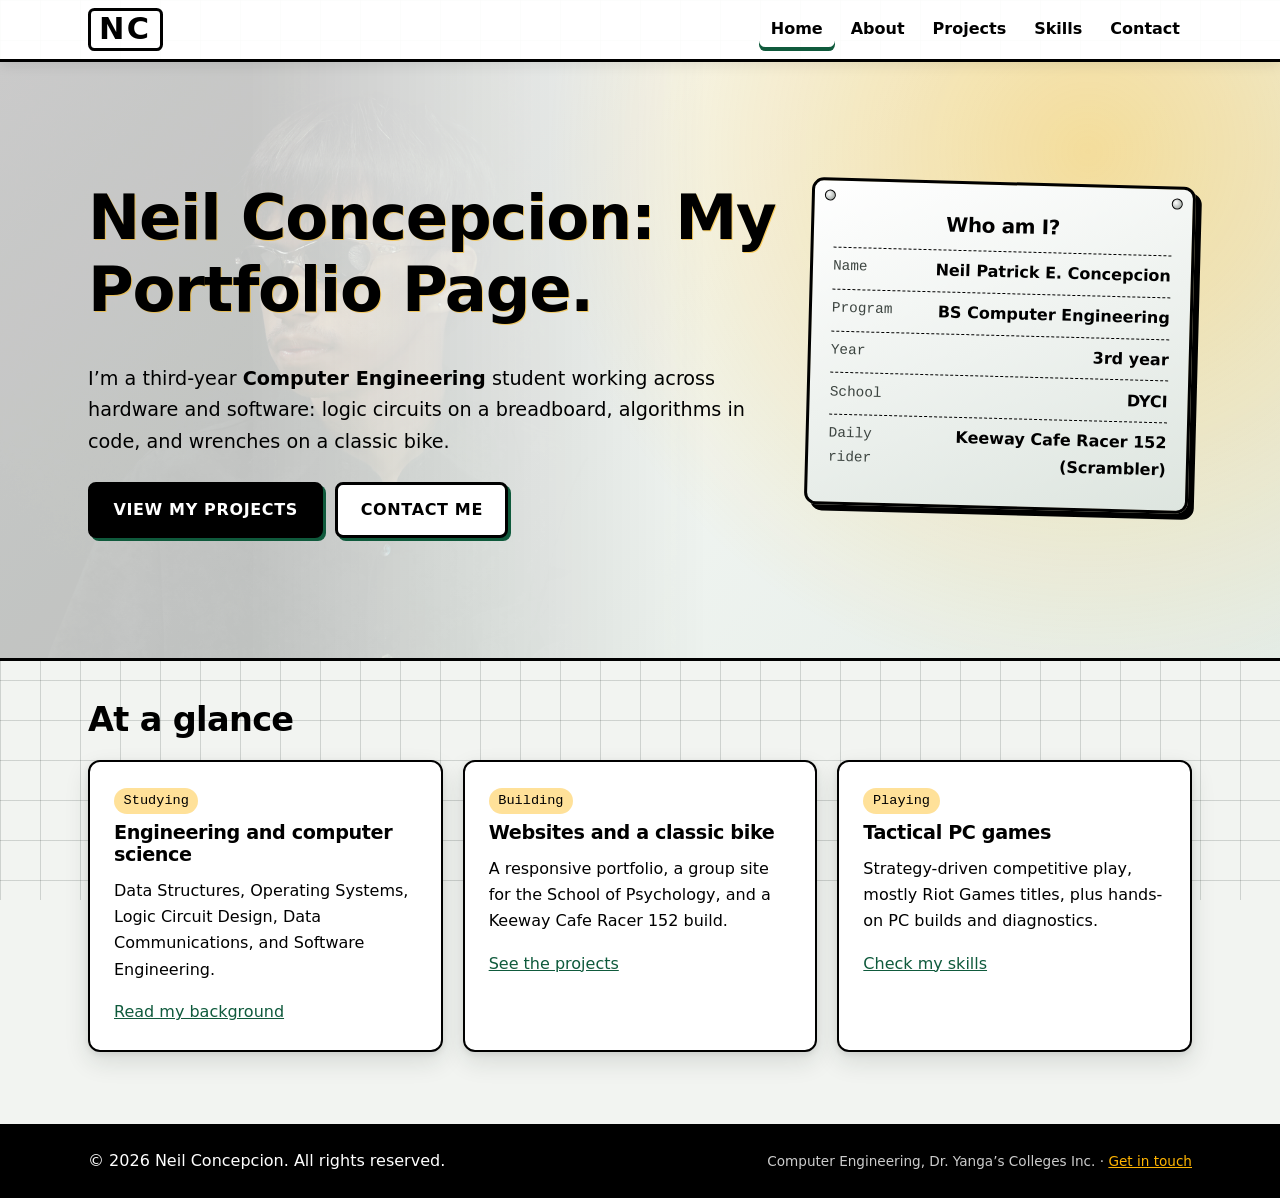
==== index.html @ 77be71e2 "Add files via upload" ====
<!DOCTYPE html>
<html lang="en">
<head>
  <meta charset="UTF-8">
  <meta name="viewport" content="width=device-width, initial-scale=1.0">
  <meta name="description" content="Portfolio of Neil Concepcion, a third-year Computer Engineering student.">
  <title>Home | NC Portfolio</title>
  <link rel="icon" href="favicon.ico">
  <link rel="stylesheet" href="css/style.css">
  <link rel="stylesheet" media="print" href="css/print.css">
</head>
<body>
  <a class="skip-link" href="#main-content">Skip to Content</a>

  <header class="site-header">
    <div class="header-inner">
      <a class="logo" href="index.html" aria-label="NC – Neil Concepcion, home">NC</a>
      <nav class="main-nav" aria-label="Main navigation">
        <ul>
          <li><a href="index.html" aria-current="page">Home</a></li>
          <li><a href="about.html">About</a></li>
          <li><a href="projects.html">Projects</a></li>
          <li><a href="skills.html">Skills</a></li>
          <li><a href="contact.html">Contact</a></li>
        </ul>
      </nav>
    </div>
  </header>

  <main id="main-content">
    <section class="hero" aria-labelledby="hero-title">
      <!-- INSERTED IMAGE HERE -->
      <img src="Header.jpg" alt="" class="hero-bg-photo">

      <div class="container">
        <div class="hero-copy">
          <h1 id="hero-title">Neil Concepcion: My Portfolio Page.</h1>
          <p class="lead">I&rsquo;m a third-year <strong>Computer Engineering</strong> student working across hardware and software: logic circuits on a breadboard, algorithms in code, and wrenches on a classic bike.</p>
          <div class="cta-row">
            <a class="btn" href="projects.html">View my projects</a>
            <a class="btn btn-outline" href="contact.html">Contact me</a>
          </div>
        </div>
        <figure class="spec-plate" aria-label="Quick facts about Neil">
          <h2>Who am I?</h2>
          <dl>
            <div class="row"><dt>Name</dt><dd>Neil Patrick E. Concepcion</dd></div>
            <div class="row"><dt>Program</dt><dd>BS Computer Engineering</dd></div>
            <div class="row"><dt>Year</dt><dd>3rd year</dd></div>
            <div class="row"><dt>School</dt><dd>DYCI</dd></div>
            <div class="row"><dt>Daily rider</dt><dd>Keeway Cafe Racer 152 (Scrambler)</dd></div>
          </dl>
        </figure>
      </div>
    </section>

    <section aria-labelledby="summary-title">
      <div class="container">
        <h2 id="summary-title">At a glance</h2>
        <div class="card-row">
          <article class="card">
            <span class="tag">Studying</span>
            <h3>Engineering and computer science</h3>
            <p>Data Structures, Operating Systems, Logic Circuit Design, Data Communications, and Software Engineering.</p>
            <a href="about.html">Read my background</a>
          </article>
          <article class="card">
            <span class="tag">Building</span>
            <h3>Websites and a classic bike</h3>
            <p>A responsive portfolio, a group site for the School of Psychology, and a Keeway Cafe Racer 152 build.</p>
            <a href="projects.html">See the projects</a>
          </article>
          <article class="card">
            <span class="tag">Playing</span>
            <h3>Tactical PC games</h3>
            <p>Strategy-driven competitive play, mostly Riot Games titles, plus hands-on PC builds and diagnostics.</p>
            <a href="skills.html">Check my skills</a>
          </article>
        </div>
      </div>
    </section>
  </main>

  <footer class="site-footer">
    <div class="footer-inner">
      <p>&copy; 2026 Neil Concepcion. All rights reserved.</p>
      <p><small>Computer Engineering, Dr. Yanga&rsquo;s Colleges Inc. &middot; <a href="contact.html">Get in touch</a></small></p>
    </div>
  </footer>
</body>
</html>
---- css/style.css ----
/* ==========================================================
   NC Portfolio – Main Stylesheet (mobile-first)
   Palette: ink #000000 · paper #f2f4f1 · board #0f5a3c · solder #ffb400
   ========================================================== */

/* ---------- Reset & box model ---------- */
* {
  box-sizing: border-box;
}

:root {
  --ink: #000000;
  --paper: #f2f4f1;
  --card: #ffffff;
  --board: #0f5a3c;
  --board-dark: #0a3d29;
  --solder: #ffb400;
  --muted: #3d4541;
  --line: hsla(150, 10%, 20%, 0.18);
  --shadow: 0 2px 6px rgba(0, 0, 0, 0.08), 0 10px 24px hsla(150, 30%, 12%, 0.12);
  --radius: 0.75rem;
  --font-sans: "Segoe UI", system-ui, -apple-system, "Helvetica Neue", Arial, sans-serif;
  --font-mono: "Cascadia Mono", Consolas, "Courier New", monospace;
}

html {
  font-size: 100%;
  scroll-behavior: smooth;
}

body {
  margin: 0;
  font-family: var(--font-sans);
  font-size: 1rem;
  line-height: 1.65;
  color: var(--ink);
  background-color: var(--paper);
  background-image: linear-gradient(var(--line) 1px, transparent 1px),
    linear-gradient(90deg, var(--line) 1px, transparent 1px);
  background-size: 2.5rem 2.5rem;
  background-attachment: fixed;
}

img {
  max-width: 100%;
  height: auto;
  display: block;
}

code,
kbd {
  font-family: var(--font-mono);
  font-size: 0.9em;
  background: rgba(15, 90, 60, 0.1);
  padding: 0.1em 0.4em;
  border-radius: 0.25rem;
}

/* ---------- Accessibility ---------- */
.skip-link {
  position: absolute;
  top: -4rem;
  left: 0.5rem;
  z-index: 2000;
  padding: 0.6rem 1rem;
  background: var(--ink);
  color: #ffffff;
  font-weight: 700;
  border-radius: 0 0 0.5rem 0.5rem;
}

.skip-link:focus {
  top: 0;
  outline: 3px solid var(--solder);
}

:focus {
  outline: 3px solid var(--board);
  outline-offset: 3px;
}

/* ---------- Links (LVHFA-style ordering) ---------- */
a:link {
  color: var(--board);
}

a:visited {
  color: #4a3b78;
}

a:focus {
  outline: 3px solid var(--solder);
  background-color: rgba(255, 180, 0, 0.25);
}

a:hover {
  color: var(--board-dark);
  text-decoration-thickness: 3px;
}

a:active {
  color: var(--ink);
}

/* ---------- Typography ---------- */
h1,
h2,
h3 {
  line-height: 1.15;
  letter-spacing: -0.02em;
  margin: 0 0 0.6em;
}

h1 {
  font-size: clamp(2.2rem, 8vw, 3.9rem);
  font-weight: 800;
  text-shadow: 1px 1px 0 rgba(255, 180, 0, 0.55);
}

h2 {
  font-size: clamp(1.5rem, 4vw, 2.1rem);
  font-weight: 750;
}

h3 {
  font-size: 1.2rem;
}

p {
  margin: 0 0 1em;
  max-width: 68ch;
}

blockquote {
  margin: 1.5rem 0;
  padding: 1rem 1.25rem;
  border-left: 0.35rem solid var(--board);
  background: var(--card);
  border-radius: 0 var(--radius) var(--radius) 0;
  font-size: 1.15rem;
  font-style: italic;
  box-shadow: var(--shadow);
}

mark {
  background: var(--solder);
  color: var(--ink);
  padding: 0 0.25em;
}

small {
  font-size: 0.85em;
  color: var(--muted);
}

/* ---------- Header & navigation (Flexbox, sticky) ---------- */
.site-header {
  position: sticky;
  top: 0;
  z-index: 1000;
  background: rgba(255, 255, 255, 0.94);
  border-bottom: 3px solid var(--ink);
  box-shadow: 0 4px 12px rgba(0, 0, 0, 0.08);
}

.header-inner {
  display: flex;
  flex-wrap: wrap;
  justify-content: space-between;
  align-items: center;
  gap: 0.25rem 1rem;
  max-width: 72rem;
  margin: 0 auto;
  padding: 0.5rem 1rem;
}

.logo,
.logo:link,
.logo:visited {
  color: #000000; /* solid black NC brand */
  font-size: 1.9rem;
  font-weight: 900;
  letter-spacing: 0.08em;
  text-transform: uppercase;
  text-decoration: none;
  line-height: 1;
  padding: 0.2rem 0.5rem;
  border: 3px solid #000000;
  border-radius: 0.4rem;
}

.logo:hover,
.logo:active {
  color: #000000;
  background: var(--solder);
}

.main-nav ul {
  display: flex;
  flex-wrap: wrap;
  justify-content: flex-end;
  align-items: center;
  gap: 0.25rem;
  list-style: none;
  margin: 0;
  padding: 0;
}

.main-nav a,
.main-nav a:link,
.main-nav a:visited {
  display: block;
  padding: 0.5rem 0.75rem;
  color: #000000;
  font-weight: 650;
  text-decoration: none;
  border-radius: 0.4rem;
}

.main-nav a:focus {
  outline: 3px solid var(--board);
  background: rgba(255, 180, 0, 0.3);
}

.main-nav a:hover {
  background: rgba(15, 90, 60, 0.12);
}

.main-nav a:active {
  background: var(--solder);
}

.main-nav a[aria-current="page"] {
  box-shadow: inset 0 -4px 0 var(--board);
}

/* ---------- Layout helpers ---------- */
.container {
  width: 100%;
  max-width: 72rem;
  margin: 0 auto;
  padding: 0 1rem;
}

main section {
  padding: 2.5rem 0;
}

.page-title {
  padding: 2.5rem 0 0.5rem;
}

.page-title p {
  font-size: 1.15rem;
  color: var(--muted);
}

/* ---------- Hero ---------- */
.hero-bg-photo {
  position: absolute;
  top: 0;
  left: 0;
  width: 55%;
  height: 100%;
  object-fit: cover;
  object-position: center top;
  opacity: 0.22; /* Controls transparency */
  mix-blend-mode: multiply; /* Blends image colors into the paper/hero gradient */
  -webkit-mask-image: linear-gradient(to right, rgba(0, 0, 0, 1) 35%, rgba(0, 0, 0, 0) 100%);
  mask-image: linear-gradient(to right, rgba(0, 0, 0, 1) 35%, rgba(0, 0, 0, 0) 100%); /* Fades image edge out to the right */
  pointer-events: none;
  z-index: 1;
}


.hero .container {
  position: relative;
  z-index: 2;
  display: flex;
  flex-direction: column;
  gap: 2rem;
  padding-top: 3rem;
  padding-bottom: 3rem;
}
.hero {
  position: relative;
  overflow: hidden;
  background: radial-gradient(circle at 85% 15%, rgba(255, 180, 0, 0.35), transparent 45%),
    linear-gradient(135deg, #ffffff 0%, #e4ece6 100%);
  border-bottom: 3px solid var(--ink);
}

.hero .container {
  display: flex;
  flex-direction: column;
  gap: 2rem;
  padding-top: 3rem;
  padding-bottom: 3rem;
}

.hero-copy .lead {
  font-size: 1.2rem;
}

.cta-row {
  display: flex;
  flex-wrap: wrap;
  gap: 0.75rem;
  margin-top: 1.5rem;
}

/* Spec plate – the hero's one memorable element */
.spec-plate {
  position: relative;
  align-self: flex-start;
  width: 100%;
  max-width: 24rem;
  margin: 0;
  padding: 1.5rem 1.25rem 1.25rem;
  background: linear-gradient(160deg, #ffffff, #dde5df);
  border: 3px solid var(--ink);
  border-radius: var(--radius);
  box-shadow: 6px 6px 0 var(--ink);
}

.spec-plate::before,
.spec-plate::after {
  content: "";
  position: absolute;
  top: 0.55rem;
  width: 0.6rem;
  height: 0.6rem;
  border-radius: 50%;
  background: radial-gradient(circle at 35% 35%, #ffffff, #8a948e);
  border: 1px solid var(--ink);
}

.spec-plate::before {
  left: 0.6rem;
}

.spec-plate::after {
  right: 0.6rem;
}

.spec-plate h2 {
  margin: 0.4rem 0 0.8rem;
  font-size: 1.25rem;
  text-align: center;
}

.spec-plate dl {
  margin: 0;
}

.spec-plate .row {
  display: flex;
  justify-content: space-between;
  gap: 1rem;
  padding: 0.45rem 0;
  border-top: 1px dashed var(--ink);
}

.spec-plate dt {
  font-family: var(--font-mono);
  font-size: 0.9rem;
  color: var(--muted);
}

.spec-plate dd {
  margin: 0;
  font-weight: 700;
  text-align: right;
}

/* ---------- Buttons ---------- */
.btn,
.btn:link,
.btn:visited,
button {
  display: inline-block;
  padding: 0.75rem 1.4rem;
  font: inherit;
  font-weight: 700;
  letter-spacing: 0.04em;
  text-transform: uppercase;
  text-decoration: none;
  color: #ffffff;
  background: var(--ink);
  border: 3px solid var(--ink);
  border-radius: 0.5rem;
  cursor: pointer;
  box-shadow: 3px 3px 0 var(--board);
}

.btn:hover,
button:hover {
  color: var(--ink);
  background: var(--solder);
}

.btn:focus,
button:focus {
  outline: 3px solid var(--board);
  outline-offset: 3px;
}

.btn:active,
button:active {
  box-shadow: none;
  transform: translate(3px, 3px);
}

.btn-outline,
.btn-outline:link,
.btn-outline:visited,
button[type="reset"] {
  color: var(--ink);
  background: #ffffff;
}

/* ---------- Cards ---------- */
.card-row,
.project-grid {
  display: grid;
  gap: 1.25rem;
}

.card {
  position: relative;
  padding: 1.5rem;
  background: var(--card);
  border: 2px solid var(--ink);
  border-radius: var(--radius);
  box-shadow: var(--shadow);
}

.card h3 {
  margin-top: 0;
}

.card .tag {
  display: inline-block;
  margin-bottom: 0.5rem;
  padding: 0.1rem 0.6rem;
  font-family: var(--font-mono);
  font-size: 0.85rem;
  background: rgba(255, 180, 0, 0.4);
  border-radius: 99px;
}

/* ---------- Projects grid ---------- */
.project-grid {
  grid-template-columns: repeat(auto-fit, minmax(300px, 1fr));
  gap: 1.5rem;
}

.project-grid .card {
  display: flex;
  flex-direction: column;
}

.project-grid ul {
  padding-left: 1.2rem;
  margin: 0 0 1rem;
}

.project-grid figure {
  margin: 1rem 0 0;
}

.project-grid figure img {
  width: 100%;
  border: 2px solid var(--ink);
  border-radius: 0.5rem;
}

.project-grid figcaption {
  margin-top: 0.4rem;
  font-size: 0.9rem;
  color: var(--muted);
}

/* ---------- About ---------- */
.about-layout {
  display: grid;
  gap: 2rem;
}

.course-list {
  padding-left: 1.2rem;
}

.course-list li {
  margin-bottom: 0.35rem;
}

aside.note {
  position: relative;
  padding: 1.25rem;
  background: linear-gradient(145deg, hsla(150, 60%, 20%, 1), hsla(150, 65%, 12%, 1));
  color: #ffffff;
  border-radius: var(--radius);
  box-shadow: var(--shadow);
}

aside.note code {
  background: rgba(255, 255, 255, 0.15);
  color: #ffffff;
}

aside.note small {
  color: rgba(255, 255, 255, 0.85);
}

/* ---------- Skills ---------- */
.skill-group {
  margin-bottom: 1.5rem;
}

.skill-group h2 {
  margin-bottom: 0.4rem;
}

.badges {
  display: flex;
  flex-wrap: wrap;
  gap: 0.5rem;
  list-style: none;
  margin: 0.75rem 0 0;
  padding: 0;
}

.badge {
  padding: 0.25rem 0.8rem;
  font-size: 0.9rem;
  font-weight: 650;
  color: #ffffff;
  background: var(--board);
  border-radius: 99px;
  box-shadow: inset 0 -2px 0 rgba(0, 0, 0, 0.25);
}

.badge.alt {
  color: var(--ink);
  background: var(--solder);
}

.meter-row {
  display: grid;
  grid-template-columns: 1fr;
  gap: 0.25rem 1rem;
  margin: 0.75rem 0;
}

.meter-row label {
  font-weight: 650;
}

progress,
meter {
  width: 100%;
  height: 1.1rem;
  accent-color: var(--board);
}

.field-label {
  display: block;
  margin-bottom: 0.2rem;
}

/* ---------- Contact form ---------- */
fieldset {
  margin: 0;
  padding: 1.25rem;
  background: var(--card);
  border: 2px solid var(--ink);
  border-radius: var(--radius);
  box-shadow: var(--shadow);
}

legend {
  padding: 0 0.6rem;
  font-weight: 800;
  font-size: 1.15rem;
}

.form-row {
  margin-bottom: 1rem;
}

.form-row label {
  display: block;
  margin-bottom: 0.25rem;
  font-weight: 650;
}

input,
select,
textarea {
  width: 100%;
  padding: 0.7rem 0.8rem;
  font: inherit;
  color: var(--ink);
  background: #ffffff;
  border: 2px solid var(--ink);
  border-radius: 0.5rem;
}

input:focus,
select:focus,
textarea:focus {
  outline: 3px solid var(--solder);
  border-color: var(--board);
  box-shadow: 0 0 0 4px rgba(15, 90, 60, 0.25);
}

input:invalid:not(:placeholder-shown),
textarea:invalid:not(:placeholder-shown) {
  border-color: #b00020;
}

textarea {
  min-height: 9rem;
  resize: vertical;
}

.form-actions {
  display: flex;
  flex-wrap: wrap;
  gap: 0.75rem;
}

.form-hint {
  font-size: 0.9rem;
  color: var(--muted);
}

/* ---------- Footer ---------- */
.site-footer {
  margin-top: 2rem;
  padding: 1.5rem 0;
  color: #ffffff;
  background: var(--ink);
}

.footer-inner {
  display: flex;
  flex-wrap: wrap;
  justify-content: space-between;
  align-items: center;
  gap: 0.5rem 1rem;
  max-width: 72rem;
  margin: 0 auto;
  padding: 0 1rem;
}

.site-footer p {
  margin: 0;
}

.site-footer a:link,
.site-footer a:visited {
  color: var(--solder);
}

.site-footer a:hover {
  color: #ffffff;
}

.site-footer small {
  color: rgba(255, 255, 255, 0.8);
}

/* ---------- Tablet ---------- */
@media (min-width: 40em) {
  .container,
  .header-inner,
  .footer-inner {
    padding-left: 1.5rem;
    padding-right: 1.5rem;
  }

  .card-row {
    grid-template-columns: repeat(3, 1fr);
  }

  .meter-row {
    grid-template-columns: 14rem 1fr;
    align-items: center;
  }

  fieldset {
    padding: 2rem;
  }
}

/* ---------- Desktop ---------- */
@media (min-width: 64em) {
  .hero .container {
    flex-direction: row;
    align-items: center;
    justify-content: space-between;
    padding-top: 5rem;
    padding-bottom: 5rem;
  }

  .hero-copy {
    flex: 1 1 55%;
  }

  .spec-plate {
    flex: 0 0 24rem;
    transform: rotate(1.5deg);
  }

  .about-layout {
    grid-template-columns: 2fr 1fr;
    align-items: start;
  }

  aside.note {
    position: sticky;
    top: 6rem;
  }
}

/* ---------- User preferences ---------- */
@media (prefers-reduced-motion: reduce) {
  html {
    scroll-behavior: auto;
  }

  .btn:active,
  button:active {
    transform: none;
  }
}
---- css/print.css ----
.site-header,
.main-nav,
.site-footer,
.skip-link,
.cta-row,
.form-actions,
button,
.btn {
  display: none;
}

html,
body {
  background: #ffffff;
  background-image: none;
  color: #000000;
  font-size: 12pt;
  line-height: 1.5;
}

h1 {
  font-size: 24pt;
  text-shadow: none;
}

h2 {
  font-size: 18pt;
}

h3 {
  font-size: 14pt;
}

p,
li,
dd,
dt {
  font-size: 12pt;
  max-width: none;
}

small,
figcaption {
  font-size: 10pt;
  color: #000000;
}

.hero,
.card,
.spec-plate,
fieldset,
blockquote,
aside.note {
  background: #ffffff;
  color: #000000;
  border: 1pt solid #000000;
  box-shadow: none;
  transform: none;
  page-break-inside: avoid;
}

aside.note code,
code {
  background: #ffffff;
  color: #000000;
}

a,
a:link,
a:visited {
  color: #000000;
  text-decoration: underline;
}

.badge,
.badge.alt {
  color: #000000;
  background: #ffffff;
  border: 1pt solid #000000;
  box-shadow: none;
}

img {
  max-width: 100%;
  page-break-inside: avoid;
}

.project-grid,
.card-row,
.about-layout {
  display: block;
}

.card {
  margin-bottom: 12pt;
}
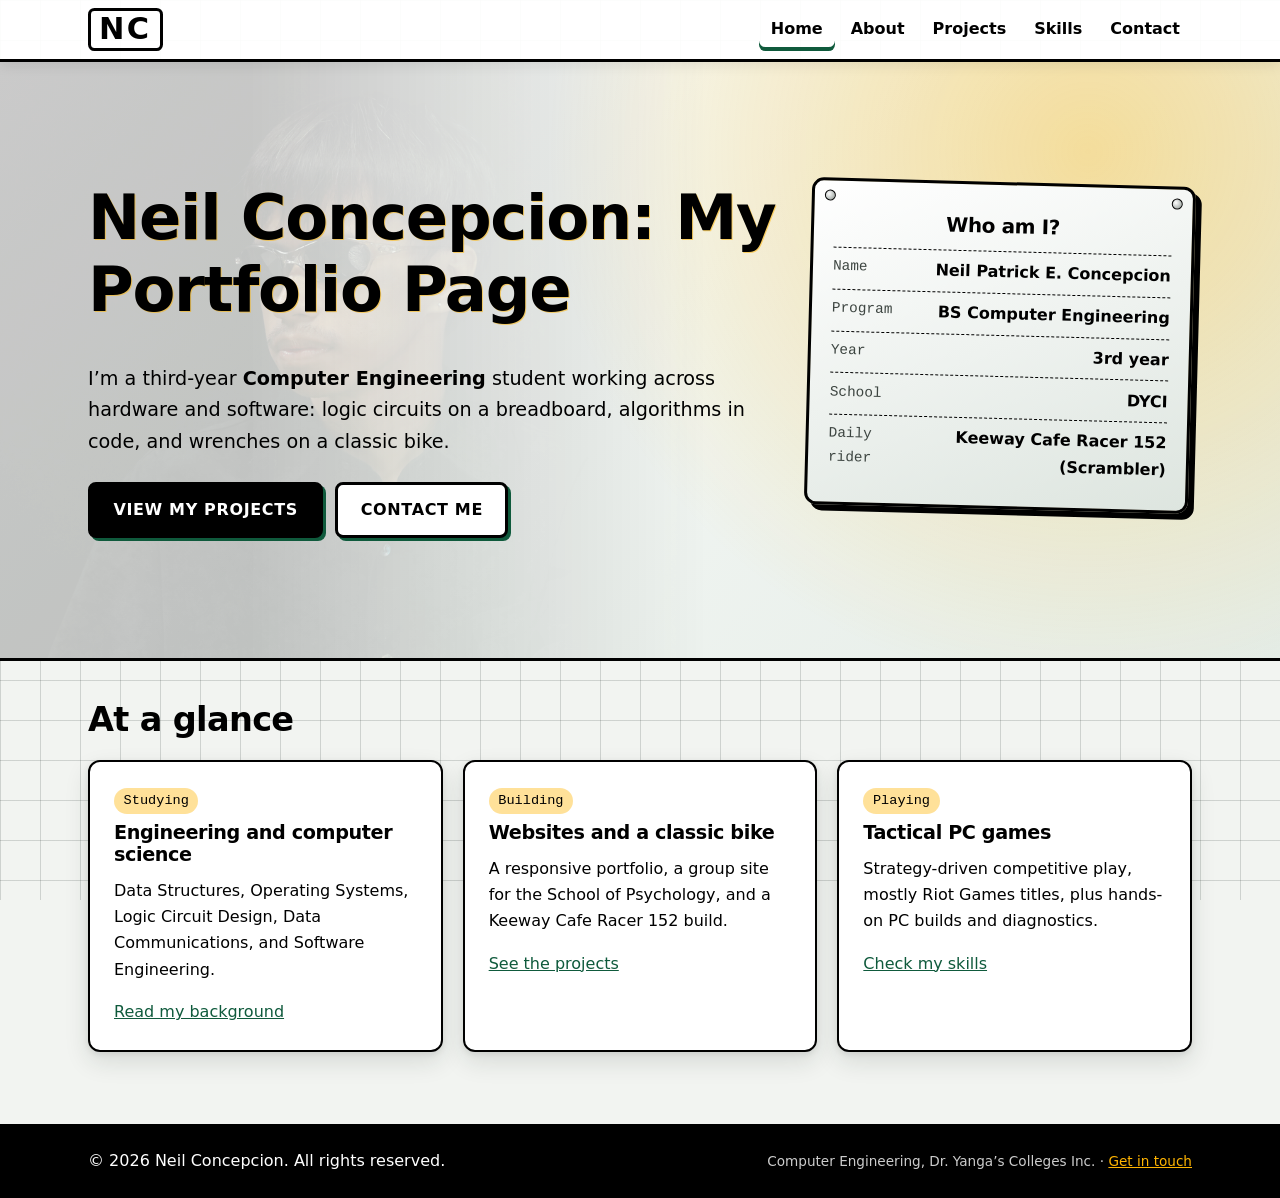
==== commit b88dda3f: "Update index.html" ====
--- a/index.html
+++ b/index.html
@@ -34,7 +34,7 @@
 
       <div class="container">
         <div class="hero-copy">
-          <h1 id="hero-title">Neil Concepcion: My Portfolio Page.</h1>
+          <h1 id="hero-title">Neil Concepcion: My Portfolio Page</h1>
           <p class="lead">I&rsquo;m a third-year <strong>Computer Engineering</strong> student working across hardware and software: logic circuits on a breadboard, algorithms in code, and wrenches on a classic bike.</p>
           <div class="cta-row">
             <a class="btn" href="projects.html">View my projects</a>
@@ -88,4 +88,4 @@
     </div>
   </footer>
 </body>
-</html>+</html>
